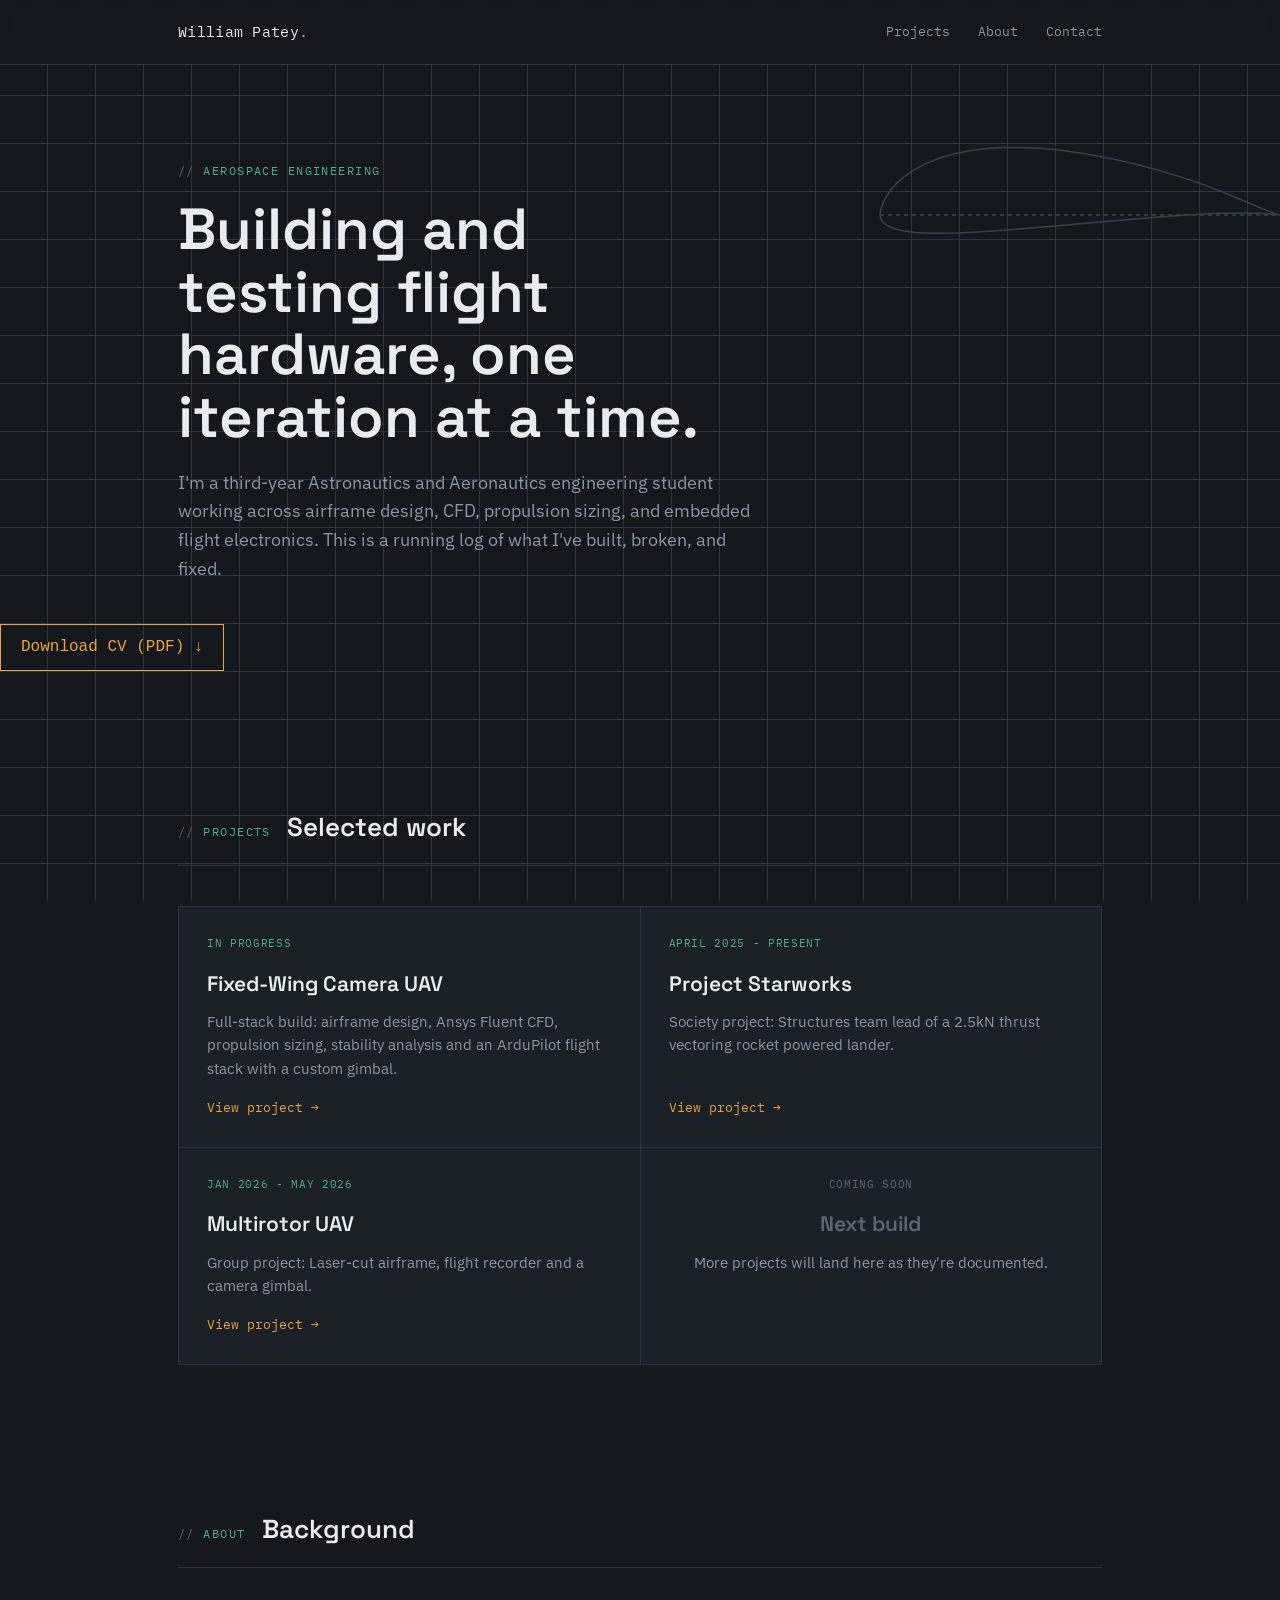
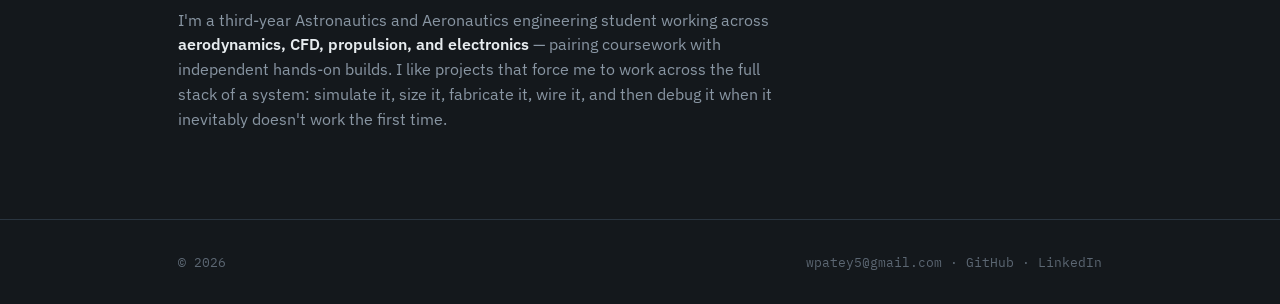
==== index.html @ feb31118 "CV button" ====
<!DOCTYPE html>
<html lang="en">
<head>
<meta charset="UTF-8">
<meta name="viewport" content="width=device-width, initial-scale=1.0">
<title>Engineering Portfolio</title>
<link rel="preconnect" href="https://fonts.googleapis.com">
<link href="https://fonts.googleapis.com/css2?family=Space+Grotesk:wght@500;600;700&family=IBM+Plex+Sans:wght@400;500;600&family=IBM+Plex+Mono:wght@400;500&display=swap" rel="stylesheet">
<link rel="stylesheet" href="style.css">
</head>
<body>

<div class="topbar">
  <div class="wrap">
    <div class="brand">William Patey<span class="dot">.</span></div>
    <nav class="nav-links">
      <a href="#projects">Projects</a>
      <a href="#about">About</a>
      <a href="#contact">Contact</a>
    </nav>
  </div>
</div>

<header class="hero">
  <div class="wrap">
    <p class="hero-tag">AeroSpace Engineering</p>
    <h1>Building and testing flight hardware, one iteration at a time.</h1>
    <p class="lead">I'm a third-year Astronautics and Aeronautics engineering student working across airframe design, CFD, propulsion sizing, and embedded flight electronics. This is a running log of what I've built, broken, and fixed.</p>
    <!--<img src="Images/FEA.png" alt="FEA">-->
  </div>
<a href="CV.pdf" download style="display:inline-block; padding:10px 20px; border:1px solid #e8a33d; color:#e8a33d; font-family:monospace; text-decoration:none;">
  Download CV (PDF) ↓
</a>
  <svg class="airfoil-trace" viewBox="0 0 460 200" xmlns="http://www.w3.org/2000/svg" aria-hidden="true">
    <!-- Real SD7037 profile, from UIUC Airfoil Coordinates Database, thickness/camber exaggerated ~2.25x for visibility at this scale -->
    <path class="chord" d="M20,110 L420,110" />
    <path d="M420,110 L418.69,109.62 L414.83,108.38 L408.58,106.08 L400.16,102.7 L389.8,98.34 L377.7,93.22 L364.06,87.59 L349.04,81.73 L332.8,75.91 L315.46,70.28 L297.18,64.9 L278.16,59.85 L258.62,55.23 L238.77,51.16 L218.82,47.75 L198.98,45.1 L179.45,43.31 L160.4,42.46 L142.03,42.61 L124.5,43.78 L107.96,45.98 L92.55,49.21 L78.4,53.43 L65.64,58.56 L54.34,64.56 L44.58,71.3 L36.41,78.63 L29.85,86.31 L24.93,94.07 L21.67,101.58 L20.08,108.33 L20.51,113.54 L23.22,117.55 L28.15,121.04 L35.2,123.87 L44.3,125.99 L55.38,127.41 L68.34,128.15 L83.06,128.29 L99.4,127.88 L117.18,127.02 L136.22,125.79 L156.28,124.27 L177.15,122.56 L198.57,120.71 L220.3,118.78 L242.08,116.84 L263.66,114.94 L284.79,113.14 L305.22,111.51 L324.71,110.13 L343.01,109.06 L359.86,108.36 L375.02,108.02 L388.28,108.04 L399.44,108.33 L408.31,108.81 L414.76,109.36 L418.68,109.81 L420,110 Z" />
  </svg>
</header>

<section id="projects">
  <div class="wrap">
    <div class="section-head">
      <span class="tag">Projects</span>
      <h2>Selected work</h2>
    </div>

    <div class="projects-grid">
      <a class="project-card" href="uav-build.html">
        <div class="status">In progress</div>
        <h3>Fixed-Wing Camera UAV</h3>
        <p>Full-stack build: airframe design, Ansys Fluent CFD, propulsion sizing, stability analysis and an ArduPilot flight stack with a custom gimbal.</p>
        <div class="go">View project</div>
      </a>
      <a class="project-card" href="Starworks.html">
        <div class="status"> April 2025 - Present</div>
        <h3>Project Starworks</h3>
        <p>Society project: Structures team lead of a 2.5kN thrust vectoring rocket powered lander.</p>
        <div class="go">View project</div>
      </a>
      <a class="project-card" href="Multirotor%20UAV%20group%20project.html">
        <div class="status">Jan 2026 - May 2026</div>
        <h3>Multirotor UAV</h3>
        <p>Group project: Laser-cut airframe, flight recorder and a camera gimbal.</p>
        <div class="go">View project</div>
      </a>

      <div class="project-card placeholder">
        <div class="status">Coming soon</div>
        <h3>Next build</h3>
        <p>More projects will land here as they're documented.</p>
      </div>
    </div>
  </div>
</section>

<section id="about">
  <div class="wrap">
    <div class="section-head">
      <span class="tag">About</span>
      <h2>Background</h2>
    </div>
    <p class="about-body">
      I'm a third-year Astronautics and Aeronautics engineering student working across <strong>aerodynamics, CFD, propulsion, and electronics</strong> — pairing coursework with independent hands-on builds. I like projects that force me to work across the full stack of a system: simulate it, size it, fabricate it, wire it, and then debug it when it inevitably doesn't work the first time.
    </p>
  </div>
</section>

<footer id="contact">
  <div class="wrap" style="display:flex; justify-content:space-between; width:100%;">
    <span>© 2026</span>
    <span><a href="mailto:wpatey5@gmail.com">wpatey5@gmail.com</a> · <a href="https://github.com/WilliamPatey05">GitHub</a> · <a href="https://www.linkedin.com/in/william-patey/">LinkedIn</a></span>
  </div>
</footer>

</body>
</html>
---- style.css ----
/* ============================================================
   Portfolio — technical drafting / instrument-panel aesthetic
   ============================================================ */

:root {
  --bg: #14181c;
  --surface: #1a2026;
  --surface-raised: #202830;
  --line: #2a3540;
  --line-bright: #3a4856;
  --text: #e7ecef;
  --text-dim: #8996a3;
  --text-faint: #5c6773;
  --amber: #e8a33d;
  --teal: #4fa98c;

  --font-display: "Space Grotesk", "IBM Plex Sans", sans-serif;
  --font-body: "IBM Plex Sans", sans-serif;
  --font-mono: "IBM Plex Mono", monospace;

  --grid-gap: 1px;
}

* { box-sizing: border-box; }

html { scroll-behavior: smooth; }

body {
  margin: 0;
  background: var(--bg);
  color: var(--text);
  font-family: var(--font-body);
  font-size: 16px;
  line-height: 1.6;
  background-image:
    linear-gradient(var(--line) 1px, transparent 1px),
    linear-gradient(90deg, var(--line) 1px, transparent 1px);
  background-size: 48px 48px;
  background-position: -1px -1px;
  background-attachment: fixed;
}

@media (prefers-reduced-motion: reduce) {
  html { scroll-behavior: auto; }
  * { animation-duration: 0.001ms !important; animation-iteration-count: 1 !important; transition-duration: 0.001ms !important; }
}

a { color: inherit; text-decoration: none; }

.wrap {
  max-width: 980px;
  margin: 0 auto;
  padding: 0 28px;
}

/* ---------- top bar ---------- */

.topbar {
  border-bottom: 1px solid var(--line);
  background: rgba(20, 24, 28, 0.85);
  backdrop-filter: blur(6px);
  position: sticky;
  top: 0;
  z-index: 10;
}

.topbar .wrap {
  display: flex;
  align-items: center;
  justify-content: space-between;
  height: 64px;
}

.brand {
  font-family: var(--font-mono);
  font-size: 15px;
  letter-spacing: 0.02em;
  color: var(--text);
}

.brand .dot { color: var(--amber); }

.nav-links {
  display: flex;
  gap: 28px;
  font-family: var(--font-mono);
  font-size: 13px;
  color: var(--text-dim);
}

.nav-links a:hover { color: var(--amber); }

/* ---------- hero ---------- */

.hero {
  padding: 96px 0 64px;
  position: relative;
  overflow: hidden;
}

.hero-tag {
  font-family: var(--font-mono);
  font-size: 12px;
  letter-spacing: 0.12em;
  text-transform: uppercase;
  color: var(--teal);
  margin: 0 0 18px;
}

.hero-tag::before { content: "// "; color: var(--text-faint); }

.hero h1 {
  font-family: var(--font-display);
  font-size: clamp(36px, 6vw, 58px);
  line-height: 1.08;
  font-weight: 600;
  margin: 0 0 20px;
  max-width: 15ch;
}

.hero p.lead {
  color: var(--text-dim);
  font-size: 18px;
  max-width: 52ch;
  margin: 0 0 40px;
}

/* airfoil trace svg */
.airfoil-trace {
  position: absolute;
  right: -40px;
  top: 40px;
  width: 460px;
  max-width: 45vw;
  opacity: 0.85;
  pointer-events: none;
}

.airfoil-trace path {
  fill: none;
  stroke: var(--line-bright);
  stroke-width: 1.5;
  stroke-dasharray: 900;
  stroke-dashoffset: 900;
  animation: draw 2.4s ease-out forwards;
}

.airfoil-trace path.chord {
  stroke: var(--text-faint);
  stroke-dasharray: 4 4;
  stroke-width: 1;
  animation-delay: 0.3s;
}

@keyframes draw {
  to { stroke-dashoffset: 0; }
}

/* ---------- readout strip ---------- */

.readouts {
  display: grid;
  grid-template-columns: repeat(4, 1fr);
  border: 1px solid var(--line);
  background: var(--surface);
}

.readout {
  padding: 20px 22px;
  border-right: 1px solid var(--line);
}

.readout:last-child { border-right: none; }

.readout .label {
  font-family: var(--font-mono);
  font-size: 11px;
  letter-spacing: 0.08em;
  text-transform: uppercase;
  color: var(--text-faint);
  margin-bottom: 8px;
}

.readout .value {
  font-family: var(--font-mono);
  font-size: 22px;
  color: var(--amber);
  font-weight: 500;
}

.readout .value .unit {
  font-size: 13px;
  color: var(--text-dim);
  margin-left: 4px;
}

/* ---------- sections ---------- */

section { padding: 72px 0; }

.section-head {
  display: flex;
  align-items: baseline;
  gap: 16px;
  margin-bottom: 40px;
  border-bottom: 1px solid var(--line);
  padding-bottom: 16px;
}

.section-head .tag {
  font-family: var(--font-mono);
  font-size: 12px;
  letter-spacing: 0.12em;
  text-transform: uppercase;
  color: var(--teal);
}

.section-head .tag::before { content: "// "; color: var(--text-faint); }

.section-head h2 {
  font-family: var(--font-display);
  font-size: 26px;
  font-weight: 600;
  margin: 0;
}

/* ---------- project cards ---------- */

.projects-grid {
  display: grid;
  grid-template-columns: repeat(2, 1fr);
  gap: 1px;
  background: var(--line);
  border: 1px solid var(--line);
}

.project-card {
  background: var(--surface);
  padding: 28px;
  display: flex;
  flex-direction: column;
  transition: background 0.15s ease;
}

.project-card:hover { background: var(--surface-raised); }

.project-card .status {
  font-family: var(--font-mono);
  font-size: 11px;
  letter-spacing: 0.06em;
  text-transform: uppercase;
  color: var(--teal);
  margin-bottom: 14px;
}

.project-card h3 {
  font-family: var(--font-display);
  font-size: 21px;
  margin: 0 0 10px;
  font-weight: 600;
}

.project-card p {
  color: var(--text-dim);
  font-size: 14.5px;
  margin: 0 0 18px;
  flex-grow: 1;
}

.project-card .go {
  font-family: var(--font-mono);
  font-size: 13px;
  color: var(--amber);
}

.project-card .go::after { content: " →"; }

.project-card.placeholder {
  color: var(--text-faint);
  justify-content: center;
  align-items: center;
  text-align: center;
}

.project-card.placeholder .status { color: var(--text-faint); }

/* ---------- about ---------- */

.about-body { color: var(--text-dim); max-width: 62ch; font-size: 15.5px; }
.about-body strong { color: var(--text); font-weight: 600; }

/* ---------- footer ---------- */

footer {
  border-top: 1px solid var(--line);
  padding: 32px 0;
  font-family: var(--font-mono);
  font-size: 12.5px;
  color: var(--text-faint);
  display: flex;
  justify-content: space-between;
}

footer a:hover { color: var(--amber); }

/* ---------- project detail page ---------- */

.detail-header { padding: 56px 0 40px; border-bottom: 1px solid var(--line); }

.back-link {
  font-family: var(--font-mono);
  font-size: 13px;
  color: var(--text-dim);
  display: inline-block;
  margin-bottom: 24px;
}

.back-link:hover { color: var(--amber); }

.detail-header h1 {
  font-family: var(--font-display);
  font-size: clamp(30px, 5vw, 42px);
  margin: 0 0 14px;
}

.detail-header .subtitle { color: var(--text-dim); font-size: 17px; max-width: 60ch; }

.spec-table {
  width: 100%;
  border-collapse: collapse;
  font-family: var(--font-mono);
  font-size: 14px;
  border: 1px solid var(--line);
  margin: 8px 0 8px;
}

.spec-table tr { border-bottom: 1px solid var(--line); }
.spec-table tr:last-child { border-bottom: none; }

.spec-table td {
  padding: 12px 18px;
}

.spec-table td:first-child {
  color: var(--text-faint);
  width: 40%;
  text-transform: uppercase;
  font-size: 11.5px;
  letter-spacing: 0.06em;
}

.spec-table td:last-child { color: var(--amber); }

.log-entry {
  border-left: 2px solid var(--line-bright);
  padding: 4px 0 4px 20px;
  margin-bottom: 28px;
}

.log-entry .log-tag {
  font-family: var(--font-mono);
  font-size: 11px;
  letter-spacing: 0.06em;
  text-transform: uppercase;
  color: var(--teal);
  margin-bottom: 8px;
}

.log-entry h4 {
  font-family: var(--font-display);
  font-size: 18px;
  margin: 0 0 8px;
}

.log-entry p { color: var(--text-dim); font-size: 15px; margin: 0; }

/* ---------- responsive ---------- */

@media (max-width: 720px) {
  .readouts { grid-template-columns: repeat(2, 1fr); }
  .readout:nth-child(2) { border-right: none; }
  .projects-grid { grid-template-columns: 1fr; }
  .airfoil-trace { display: none; }
  .nav-links { display: none; }
  footer { flex-direction: column; gap: 8px; }
}

/* ---------- focus states ---------- */

a:focus-visible, button:focus-visible {
  outline: 2px solid var(--amber);
  outline-offset: 3px;
}
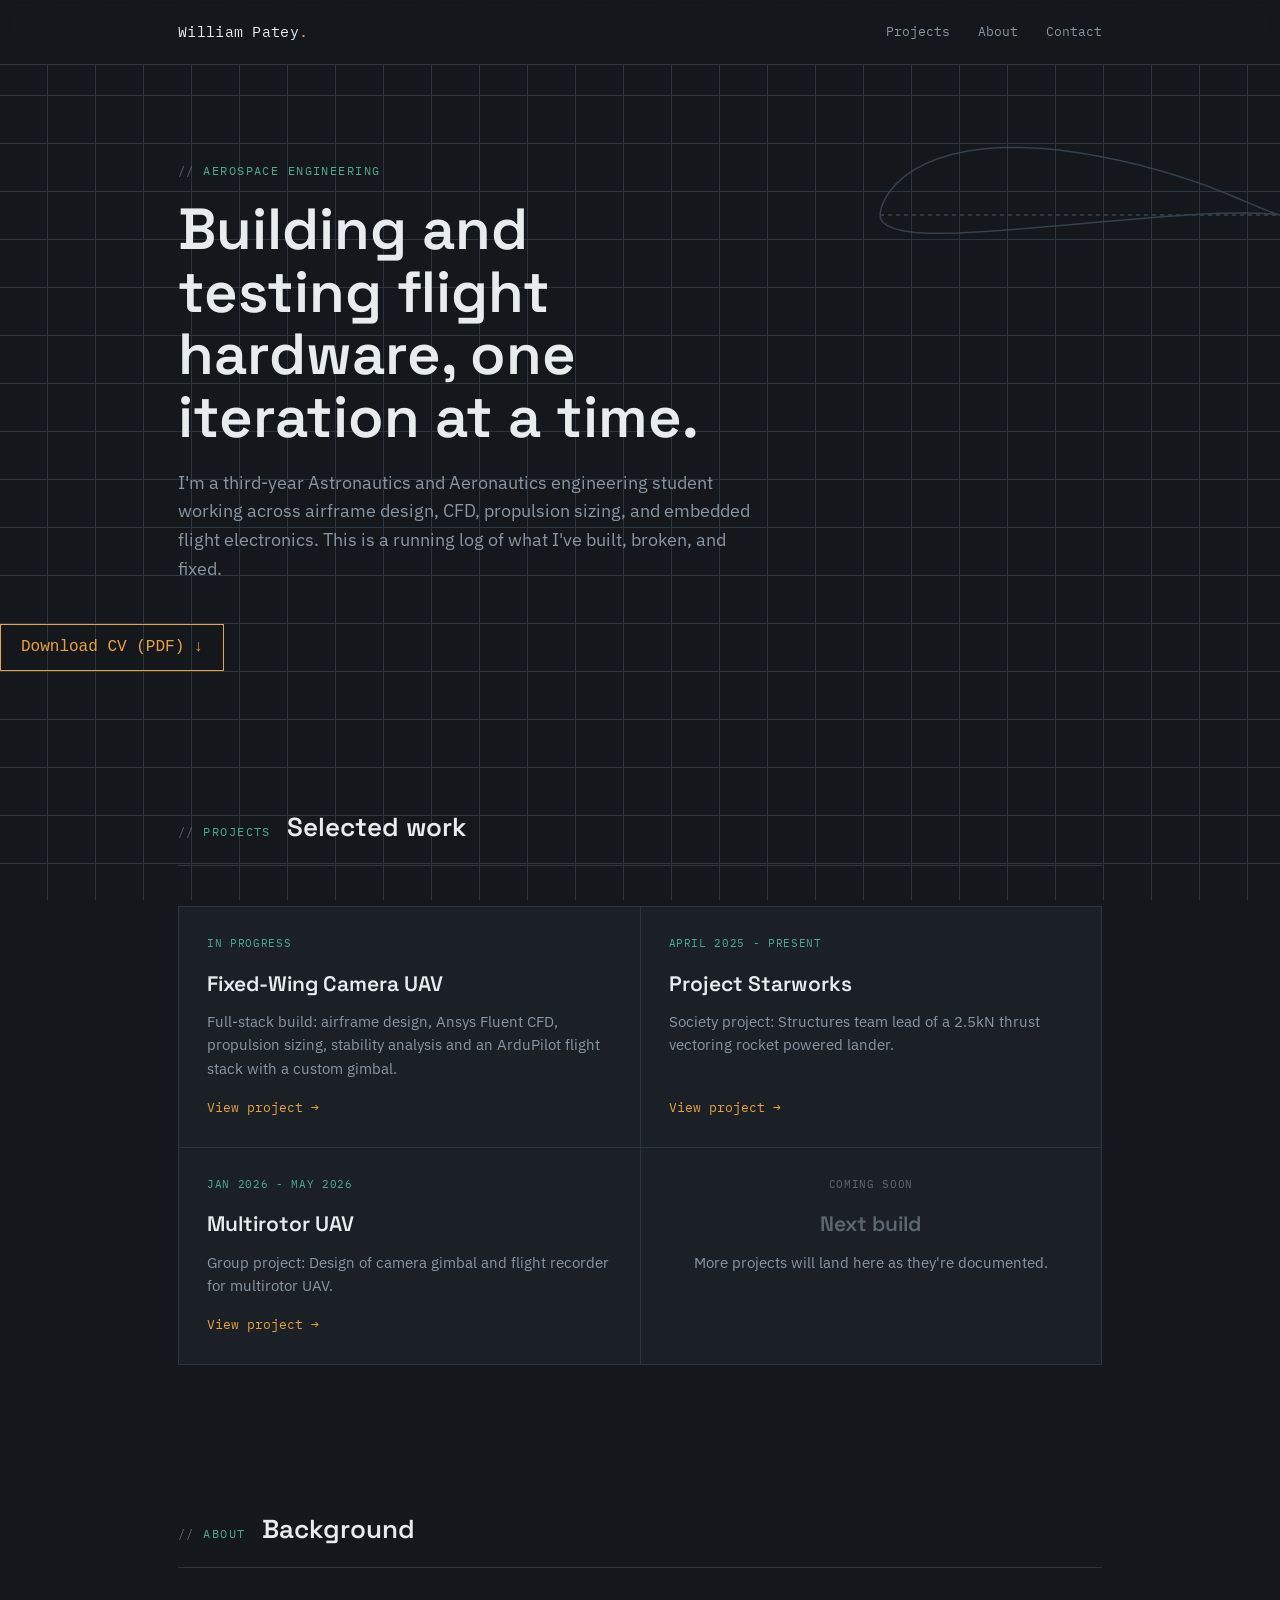
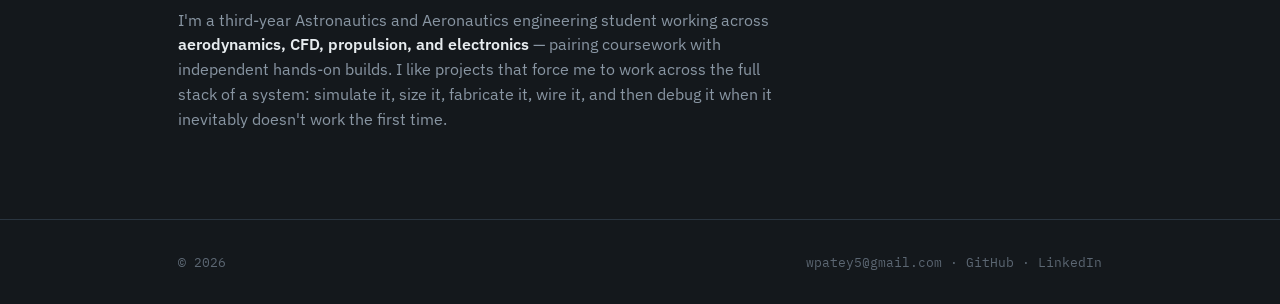
==== commit 8f52bc2f: "light mode" ====
--- a/index.html
+++ b/index.html
@@ -61,7 +61,7 @@
       <a class="project-card" href="Multirotor%20UAV%20group%20project.html">
         <div class="status">Jan 2026 - May 2026</div>
         <h3>Multirotor UAV</h3>
-        <p>Group project: Laser-cut airframe, flight recorder and a camera gimbal.</p>
+        <p>Group project: Design of camera gimbal and flight recorder for multirotor UAV.</p>
         <div class="go">View project</div>
       </a>
 
--- a/style.css
+++ b/style.css
@@ -39,7 +39,13 @@
   background-position: -1px -1px;
   background-attachment: fixed;
 }
-
+body.light-mode {
+  background: #f4f4f2;
+  color: #14181c;
+}
+body.light-mode .readout, body.light-mode .project-card, body.light-mode .surface {
+  background: #ffffff;
+}
 @media (prefers-reduced-motion: reduce) {
   html { scroll-behavior: auto; }
   * { animation-duration: 0.001ms !important; animation-iteration-count: 1 !important; transition-duration: 0.001ms !important; }
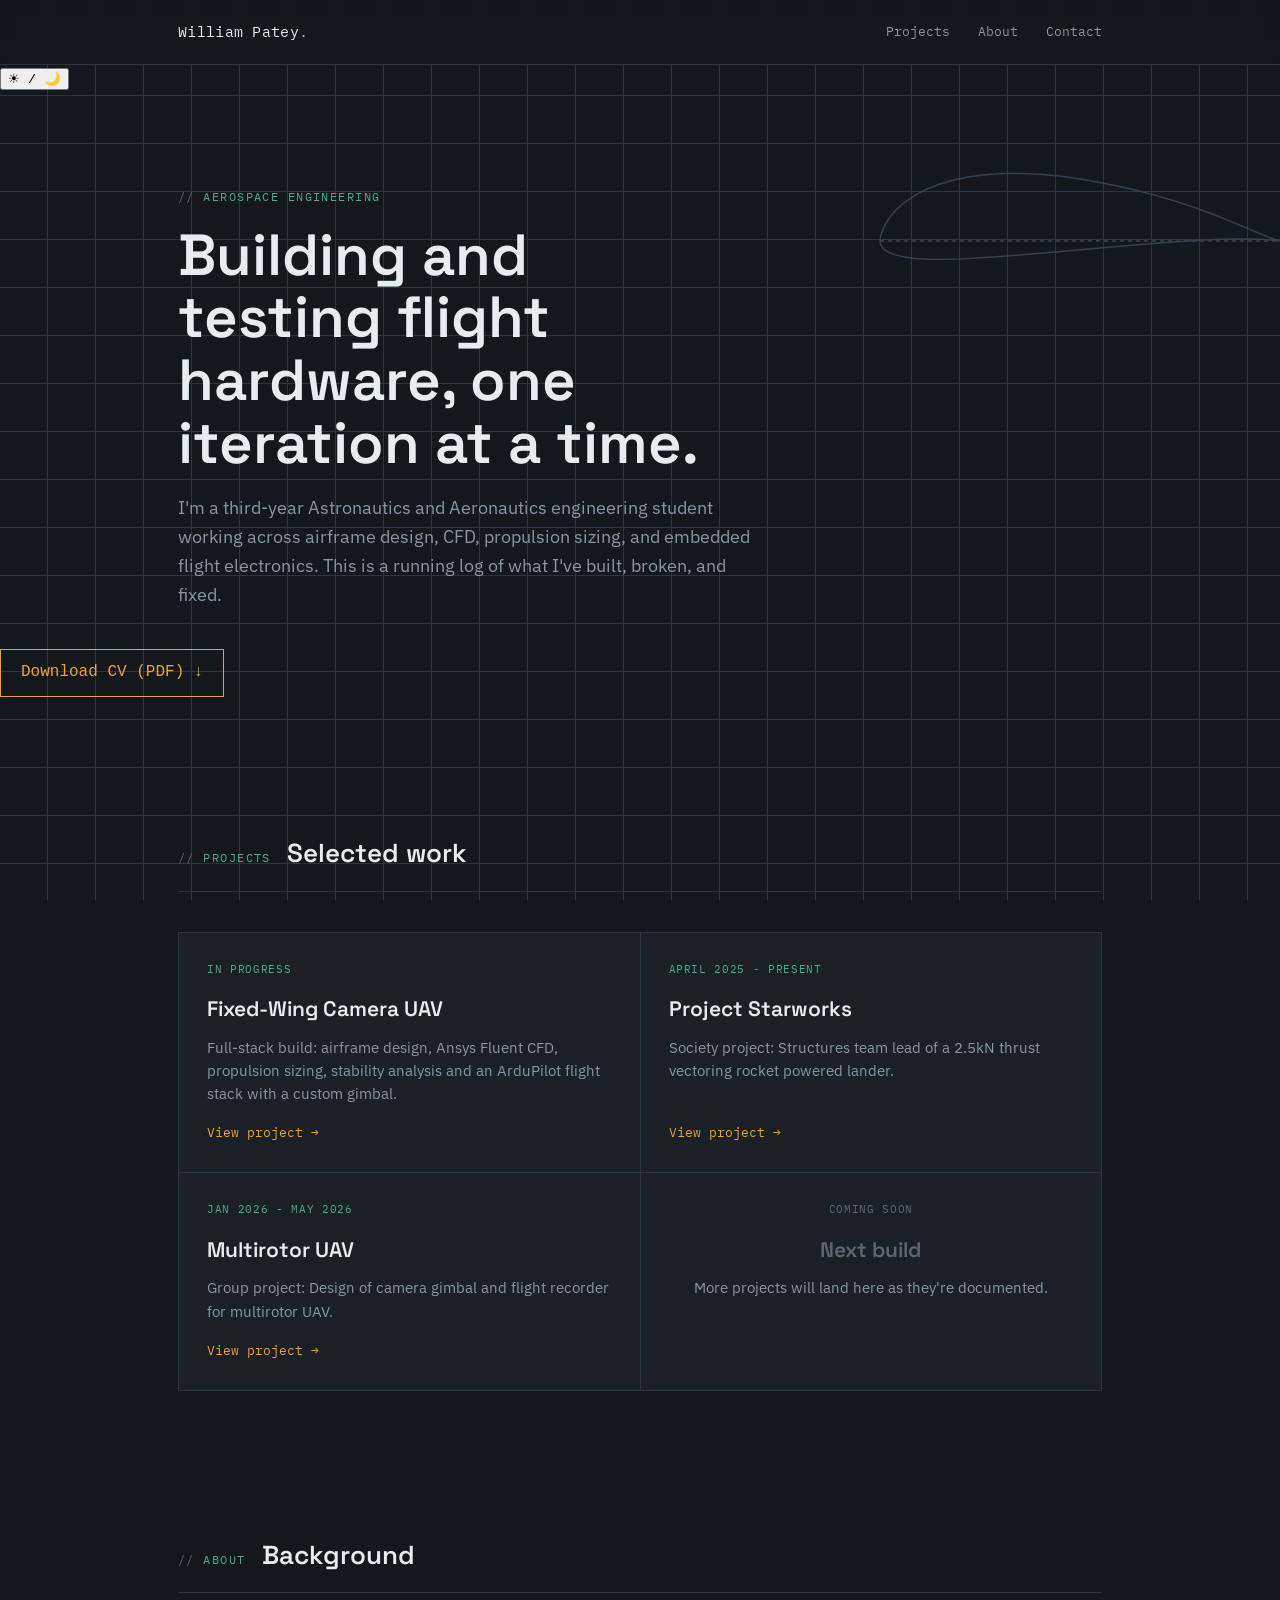
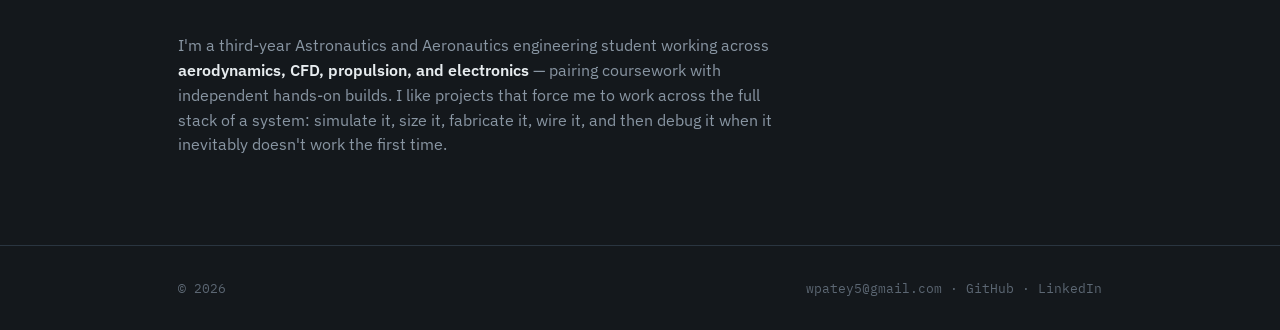
==== commit a61e4b71: "Update index.html" ====
--- a/index.html
+++ b/index.html
@@ -20,7 +20,13 @@
     </nav>
   </div>
 </div>
+<button id="theme-toggle" style="font-family:monospace;">☀ / 🌙</button>
 
+<script>
+document.getElementById('theme-toggle').addEventListener('click', () => {
+  document.body.classList.toggle('light-mode');
+});
+</script>
 <header class="hero">
   <div class="wrap">
     <p class="hero-tag">AeroSpace Engineering</p>
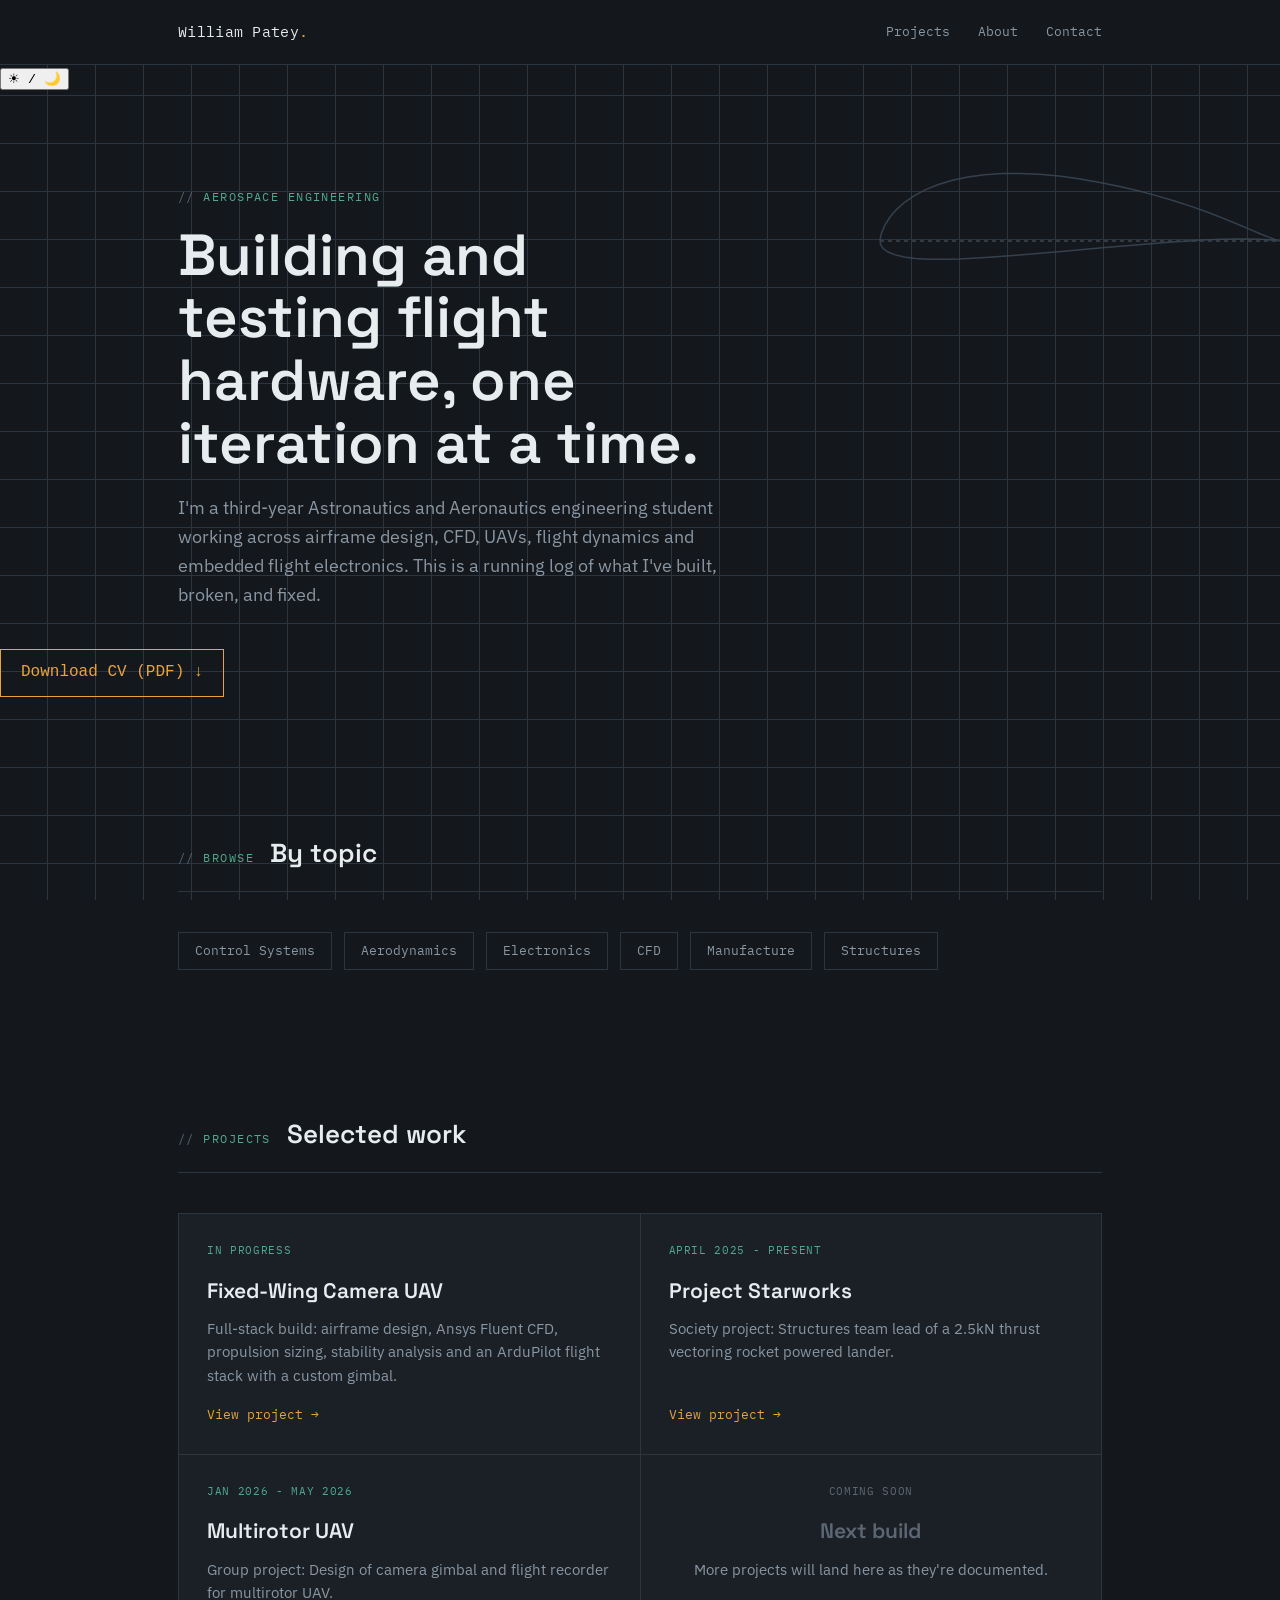
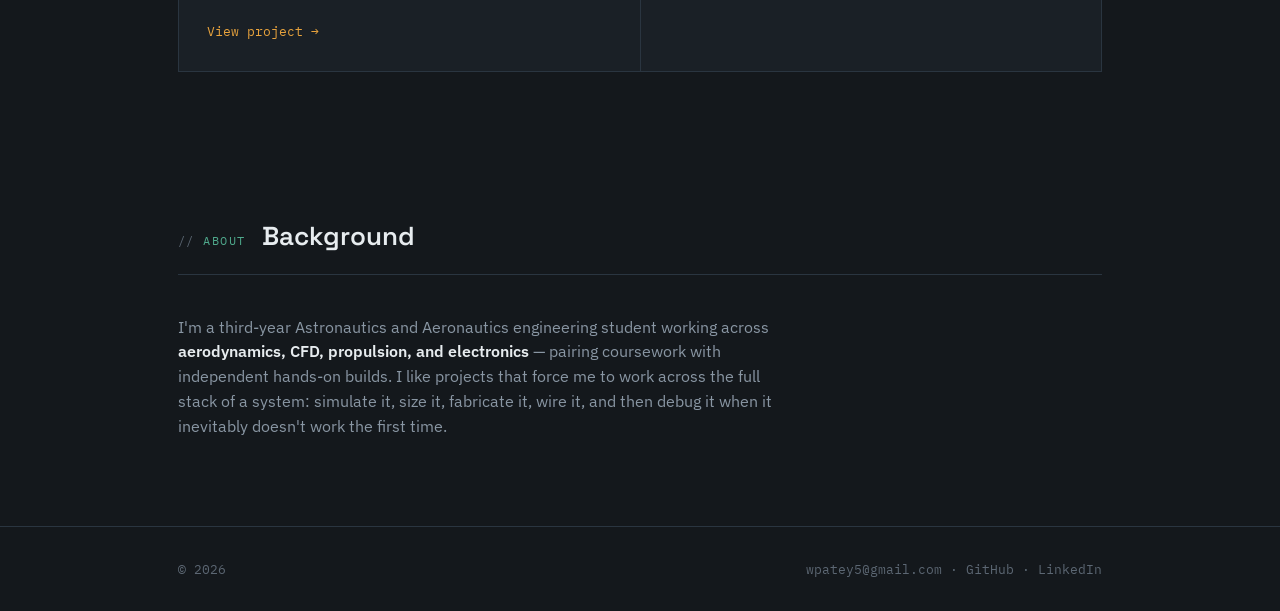
==== commit dd439a52: "added categories" ====
--- a/index.html
+++ b/index.html
@@ -31,7 +31,7 @@
   <div class="wrap">
     <p class="hero-tag">AeroSpace Engineering</p>
     <h1>Building and testing flight hardware, one iteration at a time.</h1>
-    <p class="lead">I'm a third-year Astronautics and Aeronautics engineering student working across airframe design, CFD, propulsion sizing, and embedded flight electronics. This is a running log of what I've built, broken, and fixed.</p>
+    <p class="lead">I'm a third-year Astronautics and Aeronautics engineering student working across airframe design, CFD, UAVs, flight dynamics and embedded flight electronics. This is a running log of what I've built, broken, and fixed.</p>
     <!--<img src="Images/FEA.png" alt="FEA">-->
   </div>
 <a href="CV.pdf" download style="display:inline-block; padding:10px 20px; border:1px solid #e8a33d; color:#e8a33d; font-family:monospace; text-decoration:none;">
@@ -43,7 +43,22 @@
     <path d="M420,110 L418.69,109.62 L414.83,108.38 L408.58,106.08 L400.16,102.7 L389.8,98.34 L377.7,93.22 L364.06,87.59 L349.04,81.73 L332.8,75.91 L315.46,70.28 L297.18,64.9 L278.16,59.85 L258.62,55.23 L238.77,51.16 L218.82,47.75 L198.98,45.1 L179.45,43.31 L160.4,42.46 L142.03,42.61 L124.5,43.78 L107.96,45.98 L92.55,49.21 L78.4,53.43 L65.64,58.56 L54.34,64.56 L44.58,71.3 L36.41,78.63 L29.85,86.31 L24.93,94.07 L21.67,101.58 L20.08,108.33 L20.51,113.54 L23.22,117.55 L28.15,121.04 L35.2,123.87 L44.3,125.99 L55.38,127.41 L68.34,128.15 L83.06,128.29 L99.4,127.88 L117.18,127.02 L136.22,125.79 L156.28,124.27 L177.15,122.56 L198.57,120.71 L220.3,118.78 L242.08,116.84 L263.66,114.94 L284.79,113.14 L305.22,111.51 L324.71,110.13 L343.01,109.06 L359.86,108.36 L375.02,108.02 L388.28,108.04 L399.44,108.33 L408.31,108.81 L414.76,109.36 L418.68,109.81 L420,110 Z" />
   </svg>
 </header>
-
+<section id="topics">
+  <div class="wrap">
+    <div class="section-head">
+      <span class="tag">Browse</span>
+      <h2>By topic</h2>
+    </div>
+    <div style="display:flex; flex-wrap:wrap; gap:12px;">
+      <a href="topics.html?tag=control-systems" class="topic-pill">Control Systems</a>
+      <a href="topics.html?tag=aero" class="topic-pill">Aerodynamics</a>
+      <a href="topics.html?tag=electronics" class="topic-pill">Electronics</a>
+      <a href="topics.html?tag=cfd" class="topic-pill">CFD</a>
+      <a href="topics.html?tag=manufacture" class="topic-pill">Manufacture</a>
+      <a href="topics.html?tag=structures" class="topic-pill">Structures</a>
+    </div>
+  </div>
+</section>
 <section id="projects">
   <div class="wrap">
     <div class="section-head">
--- a/style.css
+++ b/style.css
@@ -397,3 +397,22 @@
   outline: 2px solid var(--amber);
   outline-offset: 3px;
 }
+.topic-pill {
+  font-family: var(--font-mono);
+  font-size: 13px;
+  padding: 8px 16px;
+  border: 1px solid var(--line);
+  color: var(--text-dim);
+}
+.topic-pill:hover { border-color: var(--amber); color: var(--amber); }
+.cat-btn {
+  font-family: var(--font-mono);
+  font-size: 13px;
+  background: none;
+  border: 1px solid var(--line);
+  color: var(--text-dim);
+  padding: 8px 16px;
+  white-space: nowrap;
+  cursor: pointer;
+}
+.cat-btn.active, .cat-btn:hover { border-color: var(--amber); color: var(--amber); }
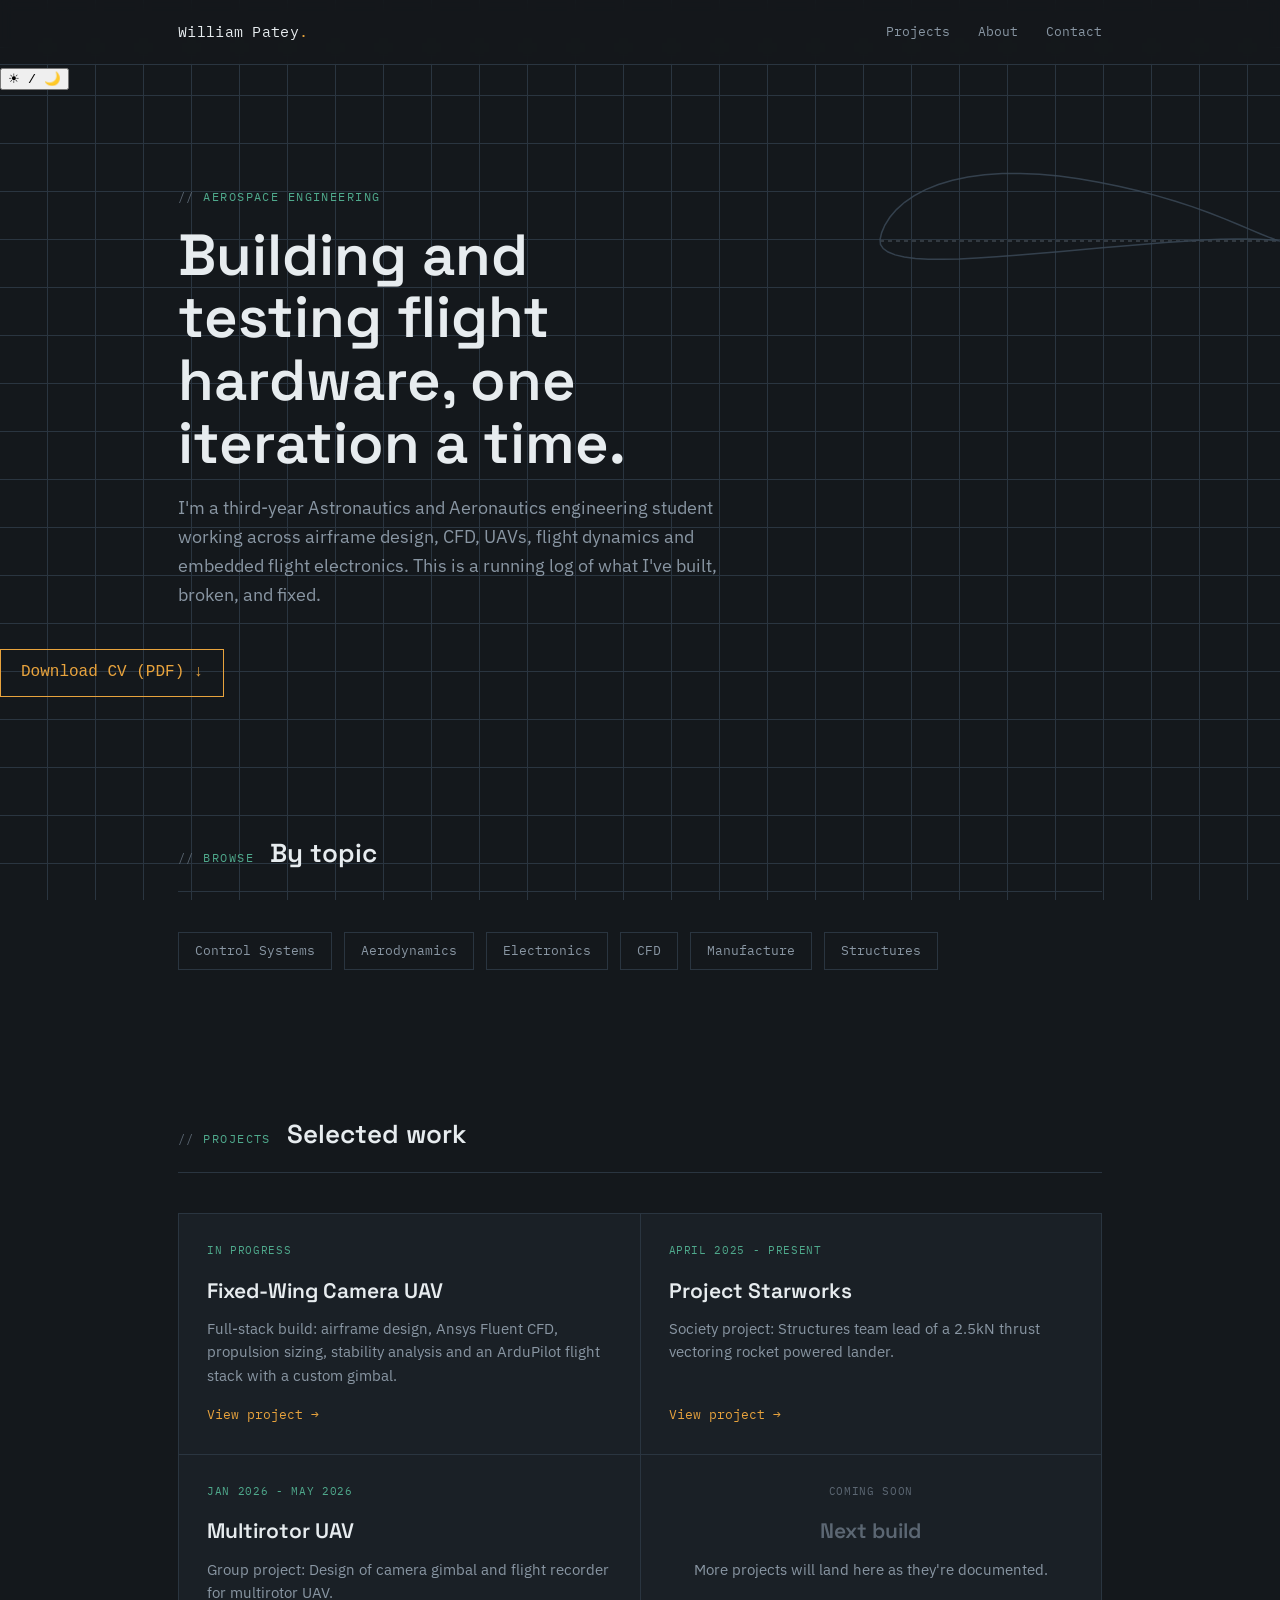
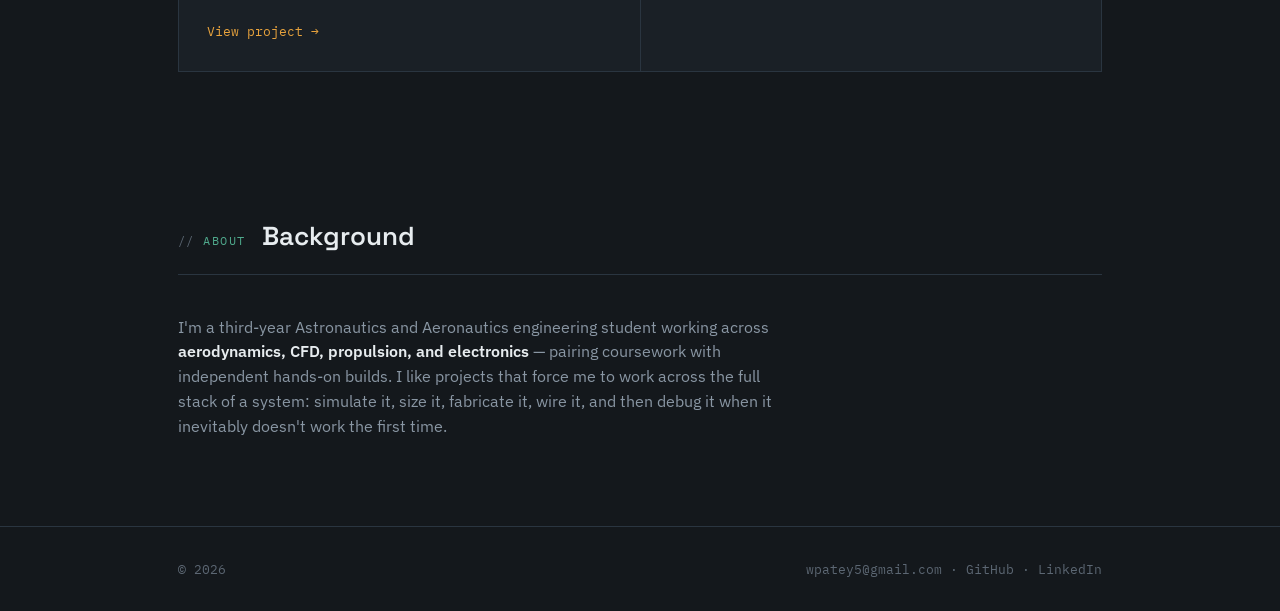
==== commit d439c328: "Update index.html" ====
--- a/index.html
+++ b/index.html
@@ -29,8 +29,8 @@
 </script>
 <header class="hero">
   <div class="wrap">
-    <p class="hero-tag">AeroSpace Engineering</p>
-    <h1>Building and testing flight hardware, one iteration at a time.</h1>
+    <p class="hero-tag">Aerospace Engineering</p>
+    <h1>Building and testing flight hardware, one iteration a time.</h1>
     <p class="lead">I'm a third-year Astronautics and Aeronautics engineering student working across airframe design, CFD, UAVs, flight dynamics and embedded flight electronics. This is a running log of what I've built, broken, and fixed.</p>
     <!--<img src="Images/FEA.png" alt="FEA">-->
   </div>
@@ -79,7 +79,7 @@
         <p>Society project: Structures team lead of a 2.5kN thrust vectoring rocket powered lander.</p>
         <div class="go">View project</div>
       </a>
-      <a class="project-card" href="Multirotor%20UAV%20group%20project.html">
+      <a class="project-card" href="Multirotor-UAV-group-project.html">
         <div class="status">Jan 2026 - May 2026</div>
         <h3>Multirotor UAV</h3>
         <p>Group project: Design of camera gimbal and flight recorder for multirotor UAV.</p>
